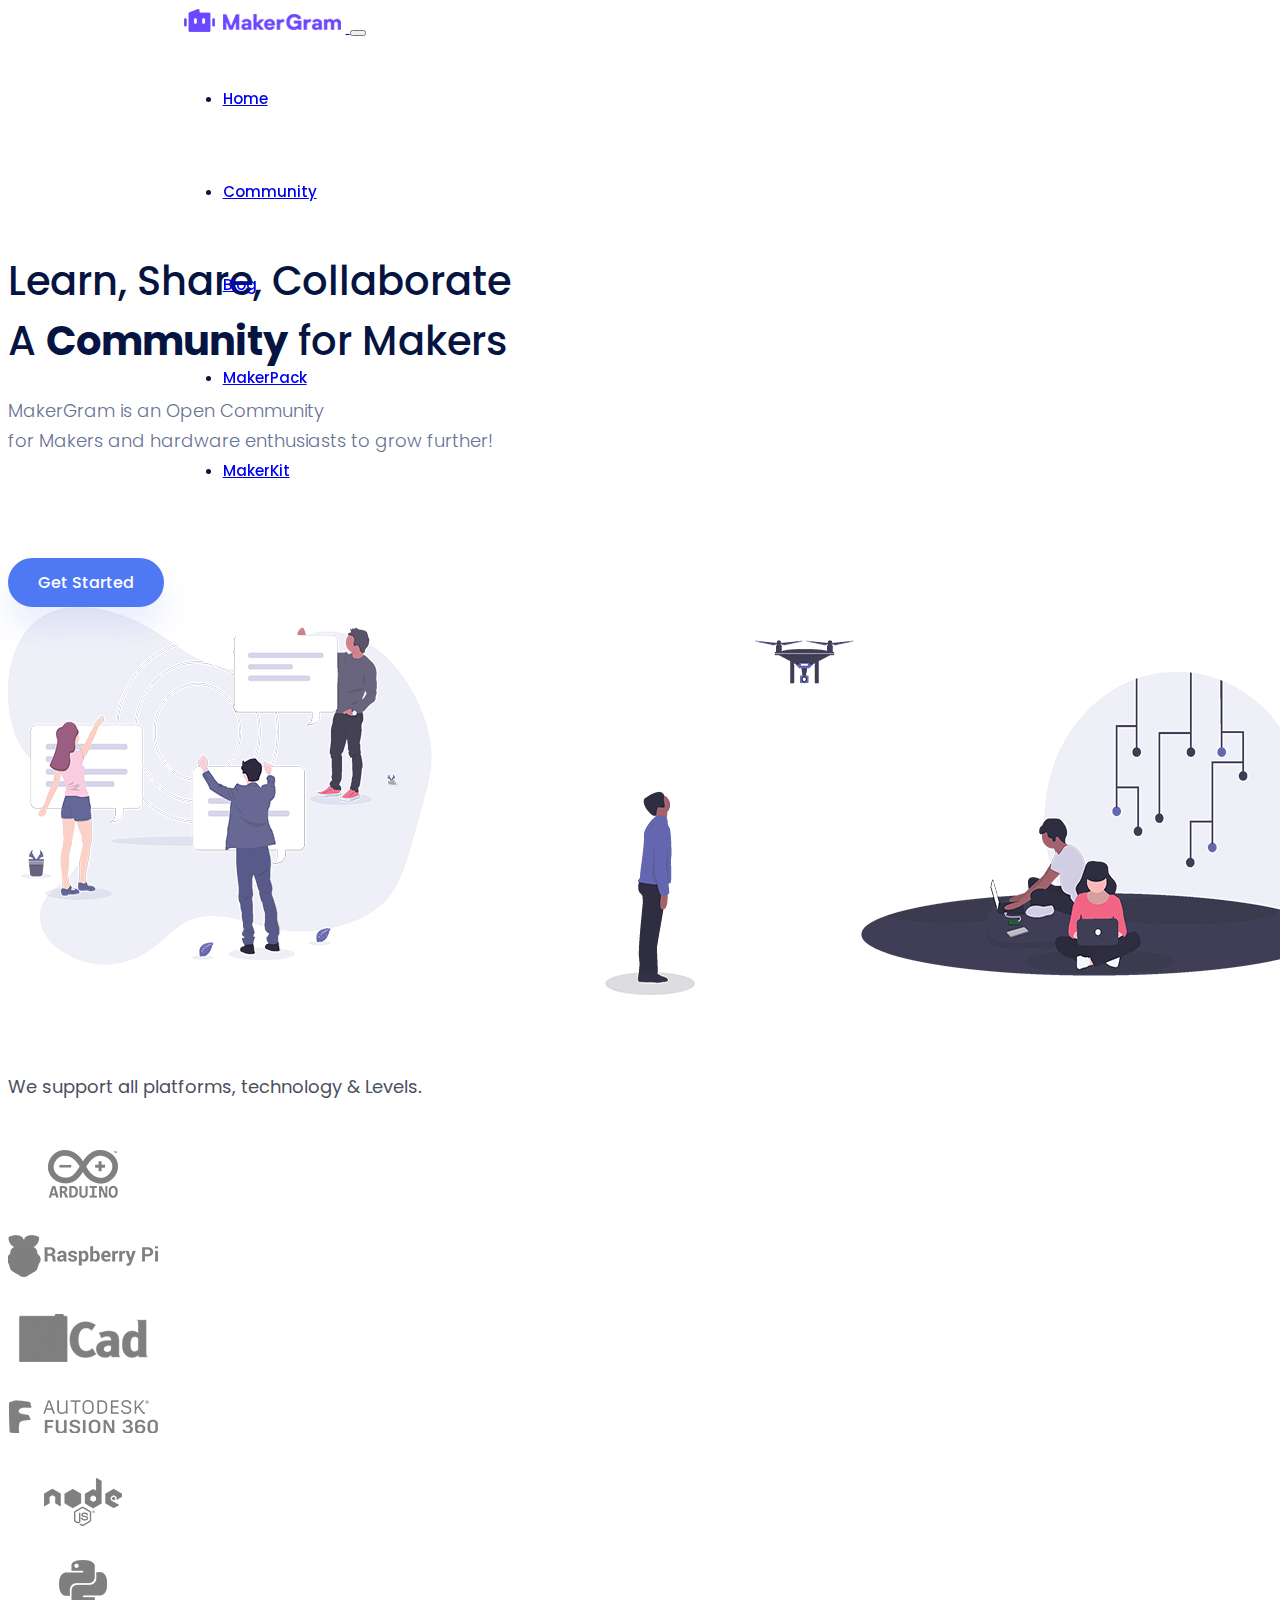
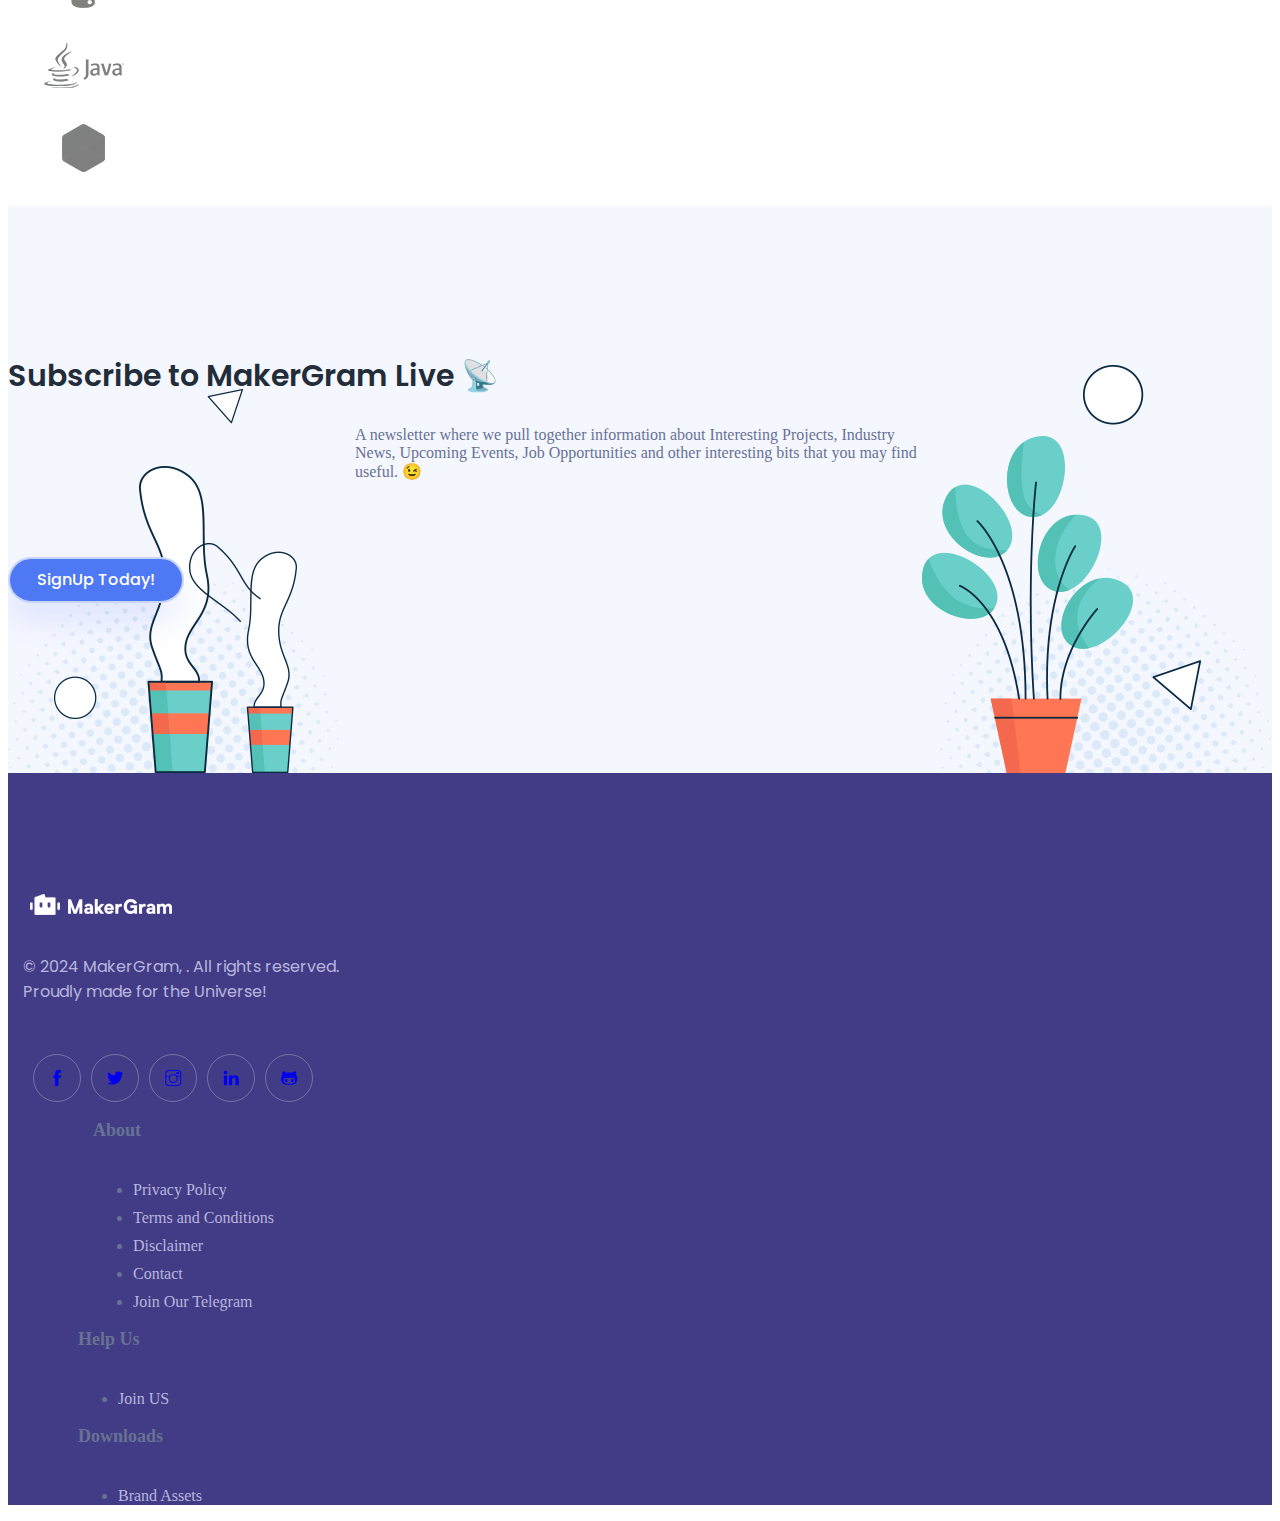
==== index.html @ 0d826c72 "Update and rename publicWebsite.html to index.html" ====
<!DOCTYPE html>
<html lang="en">

<head>
    <meta charset="UTF-8">
    <meta name="viewport" content="width=device-width, initial-scale=1.0">
    <title>MakerGram Clone</title>
    <link rel="shortcut icon" href="./images/MakerGramFavicon.ico" type="image/x-icon">
    <link rel="stylesheet" href="./styles/style.css">
    <link rel="preconnect" href="https://fonts.googleapis.com">
    <link rel="preconnect" href="https://fonts.gstatic.com" crossorigin>
    <link href="https://fonts.googleapis.com/css2?family=Arimo&family=Lato:wght@100;300;400;700;900&family=Libre+Baskerville&family=Montserrat:wght@700&family=Nunito:wght@200;400;500;600;700;900&family=Poppins:wght@100;200;300;400;500;600;700;800&family=Roboto:wght@100;300;400;500;700&display=swap" rel="stylesheet">
    <link href="https://cdn.jsdelivr.net/npm/bootstrap@5.3.2/dist/css/bootstrap.min.css" rel="stylesheet" integrity="sha384-T3c6CoIi6uLrA9TneNEoa7RxnatzjcDSCmG1MXxSR1GAsXEV/Dwwykc2MPK8M2HN" crossorigin="anonymous">
    <link rel="stylesheet" href="./styles/themify-icons.css">    
</head>

<body>
    <div id="root">
        <div class="body-wrapper">
            <div class="sticky-outer-wrapper">
                <div class="sticky-inner-wrapper" style="position: relative; z-index: 9999; transform: translate3d(0px, 0px, 0px);">
                    <!-- Header Section -->
                        <header class="header">
                            <div class="container fixed-top">
                                <!-- Navigation Bar -->
                                    <nav class="navbar navbar-expand-lg p-0">
                                        <div class="container">
                                            <a class="navbar-brand" href="#home">
                                                <img class="p-0" src="./images/MakerGramLogo.png" alt="MakerGramLogo"/>
                                            </a>
                                            <button class="navbar-toggler" type="button" data-bs-toggle="collapse" data-bs-target="#navbarSupportedContent" aria-controls="navbarSupportedContent" aria-expanded="false" aria-label="Toggle navigation">
                                                <span class="navbar-toggler-icon"></span>
                                            </button>
                                            <div class="collapse navbar-collapse" id="navbarSupportedContent">
                                                <ul class="navbar-nav ms-auto mb-2 mb-lg-0">
                                                    <li class="nav-item">
                                                        <a class="nav-link" aria-current="page" href="#home">Home</a>
                                                    </li>
                                                    <li class="nav-item">
                                                        <a class="nav-link" href="#community">Community</a>
                                                    </li>
                                                    <li class="nav-item">
                                                        <a class="nav-link" href="#blog">Blog</a>
                                                    </li>
                                                    <li class="nav-item">
                                                        <a class="nav-link" href="#makerpack">MakerPack</a>
                                                    </li>
                                                    <li class="nav-item">
                                                        <a class="nav-link" href="#makerkit">MakerKit</a>
                                                    </li>
                                                </ul>
                                            </div>
                                        </div>
                                    </nav>
                            </div>
                        </header>
                </div>
            </div>
            <!-- Home Section -->
            <section class="bg-info-subtle" id="home">
                <div class="home-div">
                    <div class="container">
                        <div class="row d-flex justify-content-center">
                            <div class="container d-flex-col text-center">
                                <h2 class="home-h2">
                                    Learn, Share, Collaborate<br>A <span class="span-fw">Community</span> for Makers
                                </h2>
                                <p class="p-home p-0">
                                    MakerGram is an Open Community<br>for Makers and hardware enthusiasts to grow further!
                                </p>
                                <a href="https://makergram.com/community" class="section-button">Get Started</a>
                            </div>
                        </div>
                        <div class="container-fluid">
                            <img class="img-fluid p-0" src="./images/banner.91f5fa55.png" height="388px" alt="banner.png"/>
                        </div>
                    </div>
                </div>
            </section>
            <!-- Partner Section -->
            <section id="partners">
                <div class="container">
                    <h4 class="text-partner text-center">
                        We support all platforms, technology & Levels.
                    </h4>
                    <div class="container-fluid">
                        <div class="row row-cols-lg-5 justify-content-center text-center border-bottom">
                            <div class="col-6 col-sm-4">
                                <img src="./images/arduino.png" alt="arduino.png"/>
                            </div>
                            <div class="col-6 col-sm-4">
                                <img src="./images/raspberry.png" alt="raspberry.png"/>
                            </div>
                            <div class="col-6 col-sm-4">
                                <img src="./images/kiCad.png" alt="KiCad.png"/>
                            </div>
                            <div class="col-6 col-sm-4">
                                <img src="./images/autoDesk.png" alt="autoDesk.png"/>
                            </div>
                            <div class="col-6 col-sm-4">
                                <img src="./images/nodejs.png" alt="NodeJS.png"/>
                            </div>
                            <div class="col-6 col-sm-4">
                                <img src="./images/python.png" alt="python.png"/>
                            </div>
                            <div class="col-6 col-sm-4">
                                <img src="./images/java.png" alt="java.png"/>
                            </div>
                            <div class="col-6 col-sm-4">
                                <img src="./images/cpp.png" alt="cpp.png"/>
                            </div>
                        </div>
                    </div>
                </div>
            </section>
            <!-- Subscribe Section -->
            <section class="support_subscribe_area sec_pad">
                <img class="h_leaf one wow fadeInUp" data-wow-delay="0.4s" src="./images/tree left.png" alt="">
                <img class="h_leaf two wow fadeInUp" data-wow-delay="0.6s" src="./images/tree right.png" alt="">
                <div class="container">
                    <div class="sec_title text-center mb_50 wow fadeInUp" data-wow-delay="0.3s">
                        <h2 class="f_p f_size_30 l_height50 f_600 t_color3">Subscribe to MakerGram Live 📡</h2>
                        <p class="f_400 f_size_16 mb-0">A newsletter where we pull together information about Interesting Projects, Industry News,  Upcoming Events, Job Opportunities and other interesting bits that you may find useful. 😉</p>
                        <a href="https://go.makergram.com/signup-newsletter-web" target="_blank" class="er_btn er_btn_two">SignUp Today!</a>
                    </div>
                </div>
            </section>
            <!-- Subscribe Section Ends Here and Footer Section Starts Here -->
            <footer id="footer">
                <div class="container">
                    <div class="row p-0 d-flex-row">
                        <div class="col-md-4 pad-15">
                            <a href="https://makergram.com/">
                                <img src="./images/MakerGramLogo footer.png" alt="MakerGramLogo"/>
                            </a>
                            <p class="footer-text1">
                                &copy; 2024 MakerGram, . All rights reserved.<br> Proudly made for the Universe!
                            </p>
                            <div class="f_social_icon">
                                <a href="https://www.facebook.com/" class="text-primary m-0">
                                    <i class="ti-facebook"></i>
                                </a>
                                <a href="https://twitter.com/" class="text-primary">
                                    <i class="ti-twitter-alt"></i>
                                </a>
                                <a href="https://www.instagram.com/" class="text-primary">
                                    <i class="ti-instagram"></i>
                                </a>
                                <a href="https://www.linkedin.com/" class="text-primary">
                                    <i class="ti-linkedin"></i>
                                </a>
                                <a href="https://github.com/" class="text-primary">
                                    <i class="ti-github"></i>
                                </a>
                            </div>
                        </div>
                        <div class="col-md-3 pad-15" data-wow-delay="0.2s">
                            <div class="pad-70">
                                <h3 class="text-light">About</h3>
                                <ul class="list-unstyled">
                                    <li>
                                        <a href="https://go.makergram.com/mg-privacy-policy">Privacy Policy</a>
                                    </li>
                                    <li>
                                        <a href="https://go.makergram.com/mg-terms-and-conditions">Terms and Conditions</a>
                                    </li>
                                    <li>
                                        <a href="https://go.makergram.com/mg-disclaimer">Disclaimer</a>
                                    </li>
                                    <li>
                                        <a href="https://makergram.com/contact">Contact</a>
                                    </li>
                                    <li class="m-0">
                                        <a href="https://makergram.com/join-telegram">Join Our Telegram</a>
                                    </li>
                                </ul>
                            </div>
                        </div>
                        <div class="col-md-3">
                            <div class="pad-70">
                                <h3 class="text-light">Help Us</h3>
                                <ul class="list-unstyled">
                                    <li>
                                        <a href="https://go.makergram.com/JoinWithUs">Join US</a>
                                    </li>
                                </ul>
                            </div>
                        </div>
                        <div class="col-md-2">
                            <div class="pad-70 p-0">
                                <h3 class="text-light">Downloads</h3>
                                <ul class="list-unstyled">
                                    <li>
                                        <a href="https://go.makergram.com/mg-brand-assets">Brand Assets</a>
                                    </li>
                                </ul>
                            </div>
                        </div>
                    </div>
                </div>
            </footer>
        </div>
    </div>


    <script src="https://code.jquery.com/jquery-3.2.1.slim.min.js"
    integrity="sha384-KJ3o2DKtIkvYIK3UENzmM7KCkRr/rE9/Qpg6aAZGJwFDMVNA/GpGFF93hXpG5KkN"
    crossorigin="anonymous"></script>
    <script src="https://cdn.jsdelivr.net/npm/popper.js@1.12.9/dist/umd/popper.min.js"
    integrity="sha384-ApNbgh9B+Y1QKtv3Rn7W3mgPxhU9K/ScQsAP7hUibX39j7fakFPskvXusvfa0b4Q"
    crossorigin="anonymous"></script>
    <script src="https://cdn.jsdelivr.net/npm/bootstrap@5.3.2/dist/js/bootstrap.bundle.min.js" integrity="sha384-C6RzsynM9kWDrMNeT87bh95OGNyZPhcTNXj1NW7RuBCsyN/o0jlpcV8Qyq46cDfL" crossorigin="anonymous"></script>
</body>
</html>
---- styles/style.css ----
body {
    color: #677294;
}

.header {
    width: 100%;
    transition: all .2s linear;
}

.header ul {
    font-weight: 500;
    font-size: 0.938rem;
    font-family: 'Poppins', sans-serif;
    color: #051441;
}

.fixed-top {
    position: fixed;
    z-index: 10;
    margin: 0 159.6px;
    padding: 0 15px;
}

li {
    padding: 2.188rem 0;
}

#li-margin {
    margin-left: 45px;
}

.home-h2 {
    font-size: 2.5rem;
    font-family: 'Poppins', sans-serif;
    font-weight: 500;
    color: #051441;
    line-height: 60px;
    margin-bottom: 25px;
}

.home-div {
    padding-top: 13.125rem;
}

.span-fw {
    font-weight: 700;
}

.p-home {
    font-size: 1.125rem;
    font-family: 'Poppins', sans-serif;
    font-weight: 300;
    color: #677294;
    line-height: 30px;
    margin-bottom: 42px;
}

.section-button {
    padding: 10px 28px;
    background-color: #4e78f4;
    color: white;
    font-family: 'Poppins', sans-serif;
    font-weight: 500;
    border-radius: 30px;
    border: 2px solid #4e78f4;
    box-shadow: 0 20px 30px 0 rgba(45,93,237,.1);
    margin-top: 60px;
    display: inline-block;
    text-decoration: none;
}

.section-button:hover {
    color: #4e78f4;
    border: 2px solid #c8d4fa;
    background-color: white;
}

#partners {
    padding-top: 50px;
}

.text-partner {
    font-family: 'Poppins', sans-serif;
    font-weight: 400;
    font-size: 18px;
    color: #4b505e;
    margin-bottom: 50px;
}

#partners img {
    cursor: pointer;
    -webkit-filter: contrast(.3%);
    filter: contrast(.3%);
    transition: filter 0.5s;
    margin-bottom: 30px;
}
  
#partners img:hover {
    -webkit-filter: contrast(100%);
    filter: contrast(100%);
}

#subscribe {
    position: relative;
}

#subscribe img {
    position: absolute;
    bottom: 0;
}

#subscribe .subscribe-img1 {
    left: 0;
}

#subscribe .subscribe-img2 {
    right: 0;
}

#footer {
    background-color: #413c85;
    padding-top: 120px;
    position: relative;
}

#footer ul a {
    text-decoration: none;
}

.footer-text1 {
    font-family: Poppins;
    font-weight: 400;
    color: #bab5df;
    margin-top: 2rem;
}

.f_social_icon {
    margin-top: 50px;
    display: flex;
}

.f_social_icon a {
    background: transparent;
    border: 1px solid rgba(235, 238, 245, .3);
    height: 46px;
    width: 46px;
    border-radius: 50%;
    text-align: center;
    margin-left: 10px;
    display: flex;
    justify-content: center;
    align-items: center;
    text-decoration: none;
}

.pad-15 {
    padding: 0 15px;
}

.pad-70 {
    padding-left: 70px;
}

.pad-70 h3 {
    font-size: 1.125rem;
    margin-bottom: 40px;
}

.pad-70 li {
    margin-bottom: 10px;
    padding: 0;
}

.pad-70 a {
    color: #bab5df;
    font-size: 1rem;
    font-weight: 400;
}

.support_subscribe_area {
    background: #f5f7ff;
    position: relative;
    overflow: hidden;
    z-index: 1;
}

.h_leaf {
    position: absolute;
    z-index: -1;
}

.sec_pad {
    padding: 120px 0;
}

.h_leaf.one {
    left: 0;
    bottom: 0;
}

.h_leaf.two {
    right: 0;
    bottom: 0;
}

.fadeInUp {
    -webkit-animation-name: fadeInUp;
    animation-name: fadeInUp;
}

.mb_50 {
    margin-bottom: 50px;
}

.t_color3 {
    color: #222d39;
}
.f_600 {
    font-weight: 600;
}
.f_p {
    font-family: "Poppins",sans-serif;
}
.l_height50 {
    line-height: 50px;
}
.f_size_30 {
    font-size: 30px;
}

.sec_title p {
    max-width: 570px;
    margin-left: auto;
    margin-right: auto;
}

.subscribe-section {
    background: #f5f7ff;
    position: relative;
    overflow: hidden;
    z-index: 1;
    padding: 120px 0px;
}

.subscribe-section img {
    max-width: 40%;
    position: absolute;
    z-index: -1;
    bottom: 0;
}

.subscribe-section .img1 {
    left: 0;
}

.subscribe-section .img2 {
    right: 0;
}
.subscribe-div {
    padding: 7.5rem 0;
    max-width: 570px;
}

.subscribe-h2 {
    font-size: 1.875rem;
    font-family: 'Poppins', sans-serif;
    font-weight: 600;
    color: #222d39;
    line-height: 3.125rem;
    margin-bottom: 0.5rem;
}

.p-subscribe {
    font-size: 1rem;
    font-family: 'Poppins', sans-serif;
    font-weight: 400;
    color: #677294;
    line-height: 30px;
    margin: 0 300px;
    max-width: 570px
}

.f_400 {
    font-weight: 400;
}

.f_size_16 {
    font-size: 16px;
}

.er_btn_two {
    background: #4e78f4;
    border-color: #4e78f4;
    color: #fff;
    box-shadow: 0 20px 30px 0 rgba(45,93,237,.1);
    text-decoration: none;
}

.er_btn_two:hover {
    background: white;
    border-color: #4e78f477;
    color: #4e78f4;
}

.er_btn {
    border: 2px solid #c8d4fa;
    font-size: 16px;
    font-weight: 500;
    font-family: "Poppins",sans-serif;
    border-radius: 45px;
    line-height: 26px;
    padding: 8px 27px;
    display: inline-block;
    margin-top: 60px;
    transition: all .3s linear;
}
---- styles/themify-icons.css ----
@font-face {
	font-family: 'themify';
	src:url('fonts/themify.eot?-fvbane');
	src:url('fonts/themify.eot?#iefix-fvbane') format('embedded-opentype'),
		url('fonts/themify.woff?-fvbane') format('woff'),
		url('fonts/themify.ttf?-fvbane') format('truetype'),
		url('fonts/themify.svg?-fvbane#themify') format('svg');
	font-weight: normal;
	font-style: normal;
}

[class^="ti-"], [class*=" ti-"] {
	font-family: 'themify';
	speak: none;
	font-style: normal;
	font-weight: normal;
	font-variant: normal;
	text-transform: none;
	line-height: 1;

	/* Better Font Rendering =========== */
	-webkit-font-smoothing: antialiased;
	-moz-osx-font-smoothing: grayscale;
}

.ti-wand:before {
	content: "\e600";
}
.ti-volume:before {
	content: "\e601";
}
.ti-user:before {
	content: "\e602";
}
.ti-unlock:before {
	content: "\e603";
}
.ti-unlink:before {
	content: "\e604";
}
.ti-trash:before {
	content: "\e605";
}
.ti-thought:before {
	content: "\e606";
}
.ti-target:before {
	content: "\e607";
}
.ti-tag:before {
	content: "\e608";
}
.ti-tablet:before {
	content: "\e609";
}
.ti-star:before {
	content: "\e60a";
}
.ti-spray:before {
	content: "\e60b";
}
.ti-signal:before {
	content: "\e60c";
}
.ti-shopping-cart:before {
	content: "\e60d";
}
.ti-shopping-cart-full:before {
	content: "\e60e";
}
.ti-settings:before {
	content: "\e60f";
}
.ti-search:before {
	content: "\e610";
}
.ti-zoom-in:before {
	content: "\e611";
}
.ti-zoom-out:before {
	content: "\e612";
}
.ti-cut:before {
	content: "\e613";
}
.ti-ruler:before {
	content: "\e614";
}
.ti-ruler-pencil:before {
	content: "\e615";
}
.ti-ruler-alt:before {
	content: "\e616";
}
.ti-bookmark:before {
	content: "\e617";
}
.ti-bookmark-alt:before {
	content: "\e618";
}
.ti-reload:before {
	content: "\e619";
}
.ti-plus:before {
	content: "\e61a";
}
.ti-pin:before {
	content: "\e61b";
}
.ti-pencil:before {
	content: "\e61c";
}
.ti-pencil-alt:before {
	content: "\e61d";
}
.ti-paint-roller:before {
	content: "\e61e";
}
.ti-paint-bucket:before {
	content: "\e61f";
}
.ti-na:before {
	content: "\e620";
}
.ti-mobile:before {
	content: "\e621";
}
.ti-minus:before {
	content: "\e622";
}
.ti-medall:before {
	content: "\e623";
}
.ti-medall-alt:before {
	content: "\e624";
}
.ti-marker:before {
	content: "\e625";
}
.ti-marker-alt:before {
	content: "\e626";
}
.ti-arrow-up:before {
	content: "\e627";
}
.ti-arrow-right:before {
	content: "\e628";
}
.ti-arrow-left:before {
	content: "\e629";
}
.ti-arrow-down:before {
	content: "\e62a";
}
.ti-lock:before {
	content: "\e62b";
}
.ti-location-arrow:before {
	content: "\e62c";
}
.ti-link:before {
	content: "\e62d";
}
.ti-layout:before {
	content: "\e62e";
}
.ti-layers:before {
	content: "\e62f";
}
.ti-layers-alt:before {
	content: "\e630";
}
.ti-key:before {
	content: "\e631";
}
.ti-import:before {
	content: "\e632";
}
.ti-image:before {
	content: "\e633";
}
.ti-heart:before {
	content: "\e634";
}
.ti-heart-broken:before {
	content: "\e635";
}
.ti-hand-stop:before {
	content: "\e636";
}
.ti-hand-open:before {
	content: "\e637";
}
.ti-hand-drag:before {
	content: "\e638";
}
.ti-folder:before {
	content: "\e639";
}
.ti-flag:before {
	content: "\e63a";
}
.ti-flag-alt:before {
	content: "\e63b";
}
.ti-flag-alt-2:before {
	content: "\e63c";
}
.ti-eye:before {
	content: "\e63d";
}
.ti-export:before {
	content: "\e63e";
}
.ti-exchange-vertical:before {
	content: "\e63f";
}
.ti-desktop:before {
	content: "\e640";
}
.ti-cup:before {
	content: "\e641";
}
.ti-crown:before {
	content: "\e642";
}
.ti-comments:before {
	content: "\e643";
}
.ti-comment:before {
	content: "\e644";
}
.ti-comment-alt:before {
	content: "\e645";
}
.ti-close:before {
	content: "\e646";
}
.ti-clip:before {
	content: "\e647";
}
.ti-angle-up:before {
	content: "\e648";
}
.ti-angle-right:before {
	content: "\e649";
}
.ti-angle-left:before {
	content: "\e64a";
}
.ti-angle-down:before {
	content: "\e64b";
}
.ti-check:before {
	content: "\e64c";
}
.ti-check-box:before {
	content: "\e64d";
}
.ti-camera:before {
	content: "\e64e";
}
.ti-announcement:before {
	content: "\e64f";
}
.ti-brush:before {
	content: "\e650";
}
.ti-briefcase:before {
	content: "\e651";
}
.ti-bolt:before {
	content: "\e652";
}
.ti-bolt-alt:before {
	content: "\e653";
}
.ti-blackboard:before {
	content: "\e654";
}
.ti-bag:before {
	content: "\e655";
}
.ti-move:before {
	content: "\e656";
}
.ti-arrows-vertical:before {
	content: "\e657";
}
.ti-arrows-horizontal:before {
	content: "\e658";
}
.ti-fullscreen:before {
	content: "\e659";
}
.ti-arrow-top-right:before {
	content: "\e65a";
}
.ti-arrow-top-left:before {
	content: "\e65b";
}
.ti-arrow-circle-up:before {
	content: "\e65c";
}
.ti-arrow-circle-right:before {
	content: "\e65d";
}
.ti-arrow-circle-left:before {
	content: "\e65e";
}
.ti-arrow-circle-down:before {
	content: "\e65f";
}
.ti-angle-double-up:before {
	content: "\e660";
}
.ti-angle-double-right:before {
	content: "\e661";
}
.ti-angle-double-left:before {
	content: "\e662";
}
.ti-angle-double-down:before {
	content: "\e663";
}
.ti-zip:before {
	content: "\e664";
}
.ti-world:before {
	content: "\e665";
}
.ti-wheelchair:before {
	content: "\e666";
}
.ti-view-list:before {
	content: "\e667";
}
.ti-view-list-alt:before {
	content: "\e668";
}
.ti-view-grid:before {
	content: "\e669";
}
.ti-uppercase:before {
	content: "\e66a";
}
.ti-upload:before {
	content: "\e66b";
}
.ti-underline:before {
	content: "\e66c";
}
.ti-truck:before {
	content: "\e66d";
}
.ti-timer:before {
	content: "\e66e";
}
.ti-ticket:before {
	content: "\e66f";
}
.ti-thumb-up:before {
	content: "\e670";
}
.ti-thumb-down:before {
	content: "\e671";
}
.ti-text:before {
	content: "\e672";
}
.ti-stats-up:before {
	content: "\e673";
}
.ti-stats-down:before {
	content: "\e674";
}
.ti-split-v:before {
	content: "\e675";
}
.ti-split-h:before {
	content: "\e676";
}
.ti-smallcap:before {
	content: "\e677";
}
.ti-shine:before {
	content: "\e678";
}
.ti-shift-right:before {
	content: "\e679";
}
.ti-shift-left:before {
	content: "\e67a";
}
.ti-shield:before {
	content: "\e67b";
}
.ti-notepad:before {
	content: "\e67c";
}
.ti-server:before {
	content: "\e67d";
}
.ti-quote-right:before {
	content: "\e67e";
}
.ti-quote-left:before {
	content: "\e67f";
}
.ti-pulse:before {
	content: "\e680";
}
.ti-printer:before {
	content: "\e681";
}
.ti-power-off:before {
	content: "\e682";
}
.ti-plug:before {
	content: "\e683";
}
.ti-pie-chart:before {
	content: "\e684";
}
.ti-paragraph:before {
	content: "\e685";
}
.ti-panel:before {
	content: "\e686";
}
.ti-package:before {
	content: "\e687";
}
.ti-music:before {
	content: "\e688";
}
.ti-music-alt:before {
	content: "\e689";
}
.ti-mouse:before {
	content: "\e68a";
}
.ti-mouse-alt:before {
	content: "\e68b";
}
.ti-money:before {
	content: "\e68c";
}
.ti-microphone:before {
	content: "\e68d";
}
.ti-menu:before {
	content: "\e68e";
}
.ti-menu-alt:before {
	content: "\e68f";
}
.ti-map:before {
	content: "\e690";
}
.ti-map-alt:before {
	content: "\e691";
}
.ti-loop:before {
	content: "\e692";
}
.ti-location-pin:before {
	content: "\e693";
}
.ti-list:before {
	content: "\e694";
}
.ti-light-bulb:before {
	content: "\e695";
}
.ti-Italic:before {
	content: "\e696";
}
.ti-info:before {
	content: "\e697";
}
.ti-infinite:before {
	content: "\e698";
}
.ti-id-badge:before {
	content: "\e699";
}
.ti-hummer:before {
	content: "\e69a";
}
.ti-home:before {
	content: "\e69b";
}
.ti-help:before {
	content: "\e69c";
}
.ti-headphone:before {
	content: "\e69d";
}
.ti-harddrives:before {
	content: "\e69e";
}
.ti-harddrive:before {
	content: "\e69f";
}
.ti-gift:before {
	content: "\e6a0";
}
.ti-game:before {
	content: "\e6a1";
}
.ti-filter:before {
	content: "\e6a2";
}
.ti-files:before {
	content: "\e6a3";
}
.ti-file:before {
	content: "\e6a4";
}
.ti-eraser:before {
	content: "\e6a5";
}
.ti-envelope:before {
	content: "\e6a6";
}
.ti-download:before {
	content: "\e6a7";
}
.ti-direction:before {
	content: "\e6a8";
}
.ti-direction-alt:before {
	content: "\e6a9";
}
.ti-dashboard:before {
	content: "\e6aa";
}
.ti-control-stop:before {
	content: "\e6ab";
}
.ti-control-shuffle:before {
	content: "\e6ac";
}
.ti-control-play:before {
	content: "\e6ad";
}
.ti-control-pause:before {
	content: "\e6ae";
}
.ti-control-forward:before {
	content: "\e6af";
}
.ti-control-backward:before {
	content: "\e6b0";
}
.ti-cloud:before {
	content: "\e6b1";
}
.ti-cloud-up:before {
	content: "\e6b2";
}
.ti-cloud-down:before {
	content: "\e6b3";
}
.ti-clipboard:before {
	content: "\e6b4";
}
.ti-car:before {
	content: "\e6b5";
}
.ti-calendar:before {
	content: "\e6b6";
}
.ti-book:before {
	content: "\e6b7";
}
.ti-bell:before {
	content: "\e6b8";
}
.ti-basketball:before {
	content: "\e6b9";
}
.ti-bar-chart:before {
	content: "\e6ba";
}
.ti-bar-chart-alt:before {
	content: "\e6bb";
}
.ti-back-right:before {
	content: "\e6bc";
}
.ti-back-left:before {
	content: "\e6bd";
}
.ti-arrows-corner:before {
	content: "\e6be";
}
.ti-archive:before {
	content: "\e6bf";
}
.ti-anchor:before {
	content: "\e6c0";
}
.ti-align-right:before {
	content: "\e6c1";
}
.ti-align-left:before {
	content: "\e6c2";
}
.ti-align-justify:before {
	content: "\e6c3";
}
.ti-align-center:before {
	content: "\e6c4";
}
.ti-alert:before {
	content: "\e6c5";
}
.ti-alarm-clock:before {
	content: "\e6c6";
}
.ti-agenda:before {
	content: "\e6c7";
}
.ti-write:before {
	content: "\e6c8";
}
.ti-window:before {
	content: "\e6c9";
}
.ti-widgetized:before {
	content: "\e6ca";
}
.ti-widget:before {
	content: "\e6cb";
}
.ti-widget-alt:before {
	content: "\e6cc";
}
.ti-wallet:before {
	content: "\e6cd";
}
.ti-video-clapper:before {
	content: "\e6ce";
}
.ti-video-camera:before {
	content: "\e6cf";
}
.ti-vector:before {
	content: "\e6d0";
}
.ti-themify-logo:before {
	content: "\e6d1";
}
.ti-themify-favicon:before {
	content: "\e6d2";
}
.ti-themify-favicon-alt:before {
	content: "\e6d3";
}
.ti-support:before {
	content: "\e6d4";
}
.ti-stamp:before {
	content: "\e6d5";
}
.ti-split-v-alt:before {
	content: "\e6d6";
}
.ti-slice:before {
	content: "\e6d7";
}
.ti-shortcode:before {
	content: "\e6d8";
}
.ti-shift-right-alt:before {
	content: "\e6d9";
}
.ti-shift-left-alt:before {
	content: "\e6da";
}
.ti-ruler-alt-2:before {
	content: "\e6db";
}
.ti-receipt:before {
	content: "\e6dc";
}
.ti-pin2:before {
	content: "\e6dd";
}
.ti-pin-alt:before {
	content: "\e6de";
}
.ti-pencil-alt2:before {
	content: "\e6df";
}
.ti-palette:before {
	content: "\e6e0";
}
.ti-more:before {
	content: "\e6e1";
}
.ti-more-alt:before {
	content: "\e6e2";
}
.ti-microphone-alt:before {
	content: "\e6e3";
}
.ti-magnet:before {
	content: "\e6e4";
}
.ti-line-double:before {
	content: "\e6e5";
}
.ti-line-dotted:before {
	content: "\e6e6";
}
.ti-line-dashed:before {
	content: "\e6e7";
}
.ti-layout-width-full:before {
	content: "\e6e8";
}
.ti-layout-width-default:before {
	content: "\e6e9";
}
.ti-layout-width-default-alt:before {
	content: "\e6ea";
}
.ti-layout-tab:before {
	content: "\e6eb";
}
.ti-layout-tab-window:before {
	content: "\e6ec";
}
.ti-layout-tab-v:before {
	content: "\e6ed";
}
.ti-layout-tab-min:before {
	content: "\e6ee";
}
.ti-layout-slider:before {
	content: "\e6ef";
}
.ti-layout-slider-alt:before {
	content: "\e6f0";
}
.ti-layout-sidebar-right:before {
	content: "\e6f1";
}
.ti-layout-sidebar-none:before {
	content: "\e6f2";
}
.ti-layout-sidebar-left:before {
	content: "\e6f3";
}
.ti-layout-placeholder:before {
	content: "\e6f4";
}
.ti-layout-menu:before {
	content: "\e6f5";
}
.ti-layout-menu-v:before {
	content: "\e6f6";
}
.ti-layout-menu-separated:before {
	content: "\e6f7";
}
.ti-layout-menu-full:before {
	content: "\e6f8";
}
.ti-layout-media-right-alt:before {
	content: "\e6f9";
}
.ti-layout-media-right:before {
	content: "\e6fa";
}
.ti-layout-media-overlay:before {
	content: "\e6fb";
}
.ti-layout-media-overlay-alt:before {
	content: "\e6fc";
}
.ti-layout-media-overlay-alt-2:before {
	content: "\e6fd";
}
.ti-layout-media-left-alt:before {
	content: "\e6fe";
}
.ti-layout-media-left:before {
	content: "\e6ff";
}
.ti-layout-media-center-alt:before {
	content: "\e700";
}
.ti-layout-media-center:before {
	content: "\e701";
}
.ti-layout-list-thumb:before {
	content: "\e702";
}
.ti-layout-list-thumb-alt:before {
	content: "\e703";
}
.ti-layout-list-post:before {
	content: "\e704";
}
.ti-layout-list-large-image:before {
	content: "\e705";
}
.ti-layout-line-solid:before {
	content: "\e706";
}
.ti-layout-grid4:before {
	content: "\e707";
}
.ti-layout-grid3:before {
	content: "\e708";
}
.ti-layout-grid2:before {
	content: "\e709";
}
.ti-layout-grid2-thumb:before {
	content: "\e70a";
}
.ti-layout-cta-right:before {
	content: "\e70b";
}
.ti-layout-cta-left:before {
	content: "\e70c";
}
.ti-layout-cta-center:before {
	content: "\e70d";
}
.ti-layout-cta-btn-right:before {
	content: "\e70e";
}
.ti-layout-cta-btn-left:before {
	content: "\e70f";
}
.ti-layout-column4:before {
	content: "\e710";
}
.ti-layout-column3:before {
	content: "\e711";
}
.ti-layout-column2:before {
	content: "\e712";
}
.ti-layout-accordion-separated:before {
	content: "\e713";
}
.ti-layout-accordion-merged:before {
	content: "\e714";
}
.ti-layout-accordion-list:before {
	content: "\e715";
}
.ti-ink-pen:before {
	content: "\e716";
}
.ti-info-alt:before {
	content: "\e717";
}
.ti-help-alt:before {
	content: "\e718";
}
.ti-headphone-alt:before {
	content: "\e719";
}
.ti-hand-point-up:before {
	content: "\e71a";
}
.ti-hand-point-right:before {
	content: "\e71b";
}
.ti-hand-point-left:before {
	content: "\e71c";
}
.ti-hand-point-down:before {
	content: "\e71d";
}
.ti-gallery:before {
	content: "\e71e";
}
.ti-face-smile:before {
	content: "\e71f";
}
.ti-face-sad:before {
	content: "\e720";
}
.ti-credit-card:before {
	content: "\e721";
}
.ti-control-skip-forward:before {
	content: "\e722";
}
.ti-control-skip-backward:before {
	content: "\e723";
}
.ti-control-record:before {
	content: "\e724";
}
.ti-control-eject:before {
	content: "\e725";
}
.ti-comments-smiley:before {
	content: "\e726";
}
.ti-brush-alt:before {
	content: "\e727";
}
.ti-youtube:before {
	content: "\e728";
}
.ti-vimeo:before {
	content: "\e729";
}
.ti-twitter:before {
	content: "\e72a";
}
.ti-time:before {
	content: "\e72b";
}
.ti-tumblr:before {
	content: "\e72c";
}
.ti-skype:before {
	content: "\e72d";
}
.ti-share:before {
	content: "\e72e";
}
.ti-share-alt:before {
	content: "\e72f";
}
.ti-rocket:before {
	content: "\e730";
}
.ti-pinterest:before {
	content: "\e731";
}
.ti-new-window:before {
	content: "\e732";
}
.ti-microsoft:before {
	content: "\e733";
}
.ti-list-ol:before {
	content: "\e734";
}
.ti-linkedin:before {
	content: "\e735";
}
.ti-layout-sidebar-2:before {
	content: "\e736";
}
.ti-layout-grid4-alt:before {
	content: "\e737";
}
.ti-layout-grid3-alt:before {
	content: "\e738";
}
.ti-layout-grid2-alt:before {
	content: "\e739";
}
.ti-layout-column4-alt:before {
	content: "\e73a";
}
.ti-layout-column3-alt:before {
	content: "\e73b";
}
.ti-layout-column2-alt:before {
	content: "\e73c";
}
.ti-instagram:before {
	content: "\e73d";
}
.ti-google:before {
	content: "\e73e";
}
.ti-github:before {
	content: "\e73f";
}
.ti-flickr:before {
	content: "\e740";
}
.ti-facebook:before {
	content: "\e741";
}
.ti-dropbox:before {
	content: "\e742";
}
.ti-dribbble:before {
	content: "\e743";
}
.ti-apple:before {
	content: "\e744";
}
.ti-android:before {
	content: "\e745";
}
.ti-save:before {
	content: "\e746";
}
.ti-save-alt:before {
	content: "\e747";
}
.ti-yahoo:before {
	content: "\e748";
}
.ti-wordpress:before {
	content: "\e749";
}
.ti-vimeo-alt:before {
	content: "\e74a";
}
.ti-twitter-alt:before {
	content: "\e74b";
}
.ti-tumblr-alt:before {
	content: "\e74c";
}
.ti-trello:before {
	content: "\e74d";
}
.ti-stack-overflow:before {
	content: "\e74e";
}
.ti-soundcloud:before {
	content: "\e74f";
}
.ti-sharethis:before {
	content: "\e750";
}
.ti-sharethis-alt:before {
	content: "\e751";
}
.ti-reddit:before {
	content: "\e752";
}
.ti-pinterest-alt:before {
	content: "\e753";
}
.ti-microsoft-alt:before {
	content: "\e754";
}
.ti-linux:before {
	content: "\e755";
}
.ti-jsfiddle:before {
	content: "\e756";
}
.ti-joomla:before {
	content: "\e757";
}
.ti-html5:before {
	content: "\e758";
}
.ti-flickr-alt:before {
	content: "\e759";
}
.ti-email:before {
	content: "\e75a";
}
.ti-drupal:before {
	content: "\e75b";
}
.ti-dropbox-alt:before {
	content: "\e75c";
}
.ti-css3:before {
	content: "\e75d";
}
.ti-rss:before {
	content: "\e75e";
}
.ti-rss-alt:before {
	content: "\e75f";
}
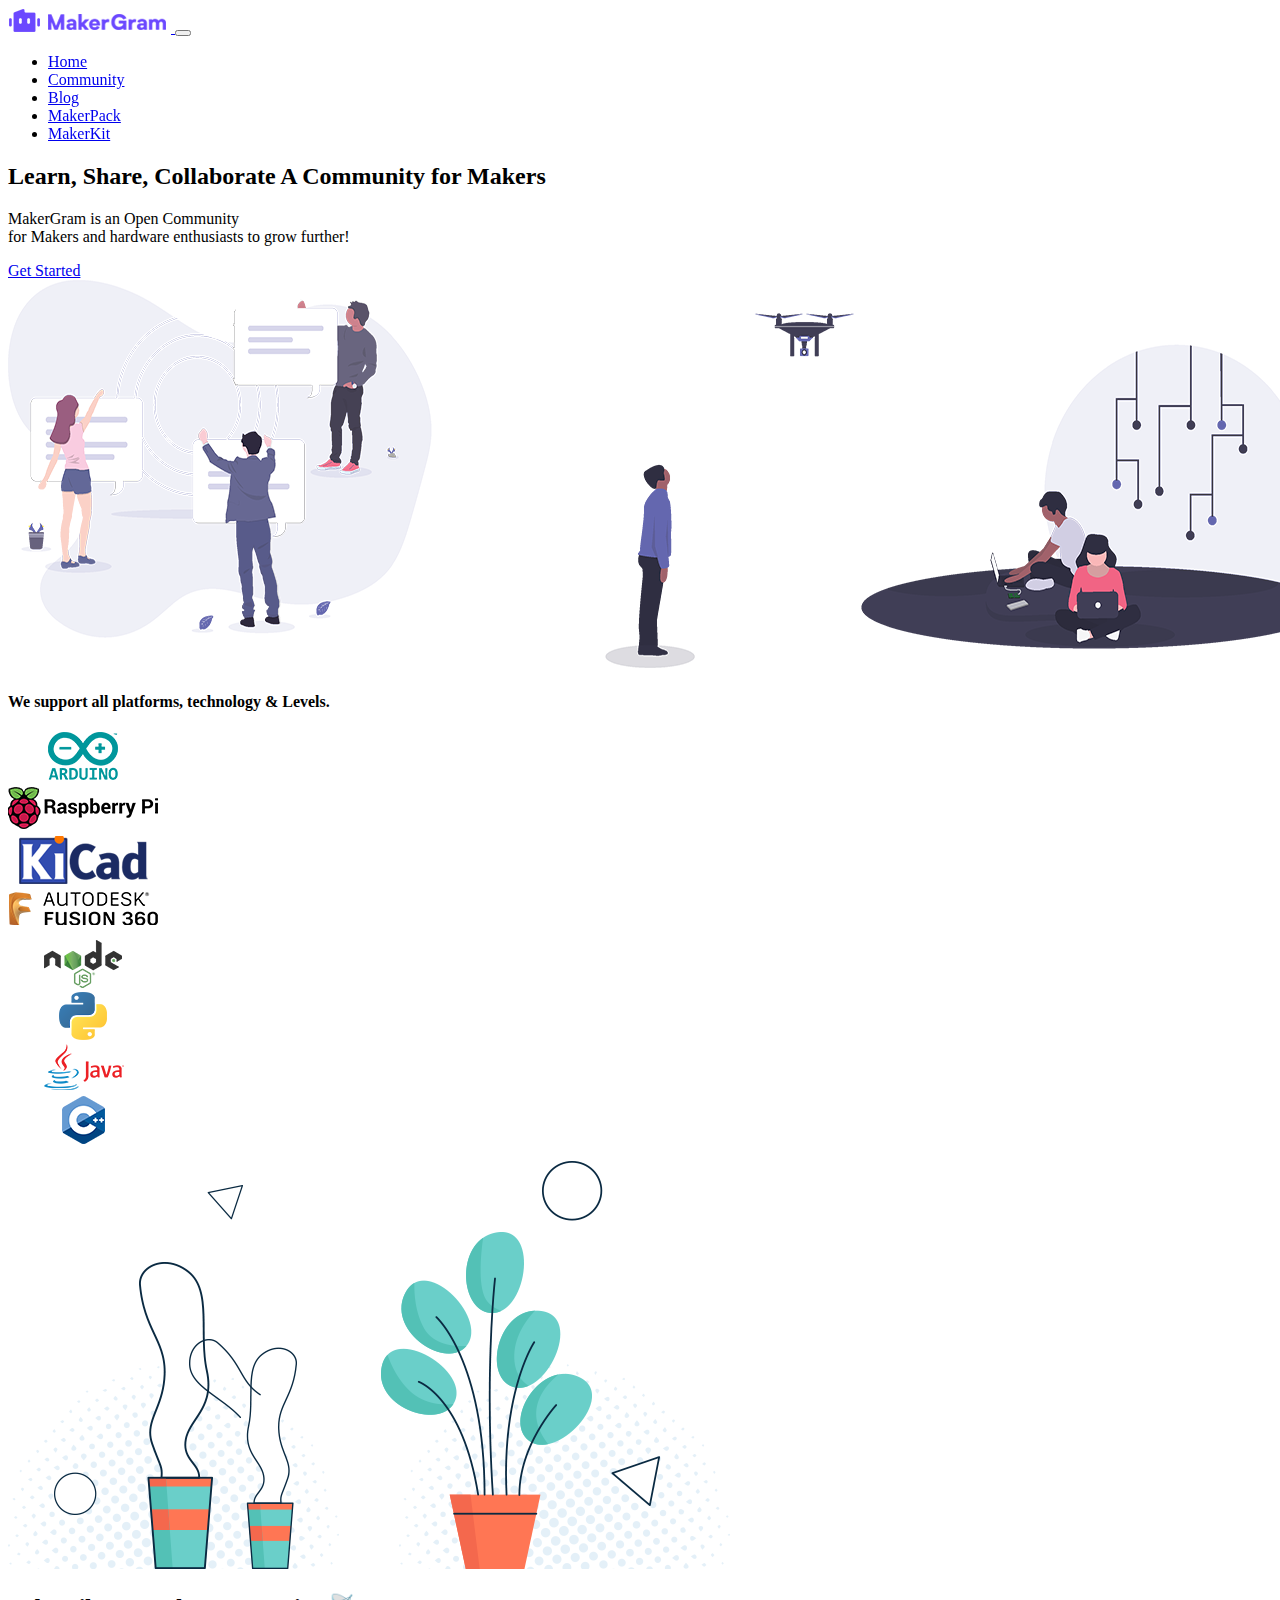
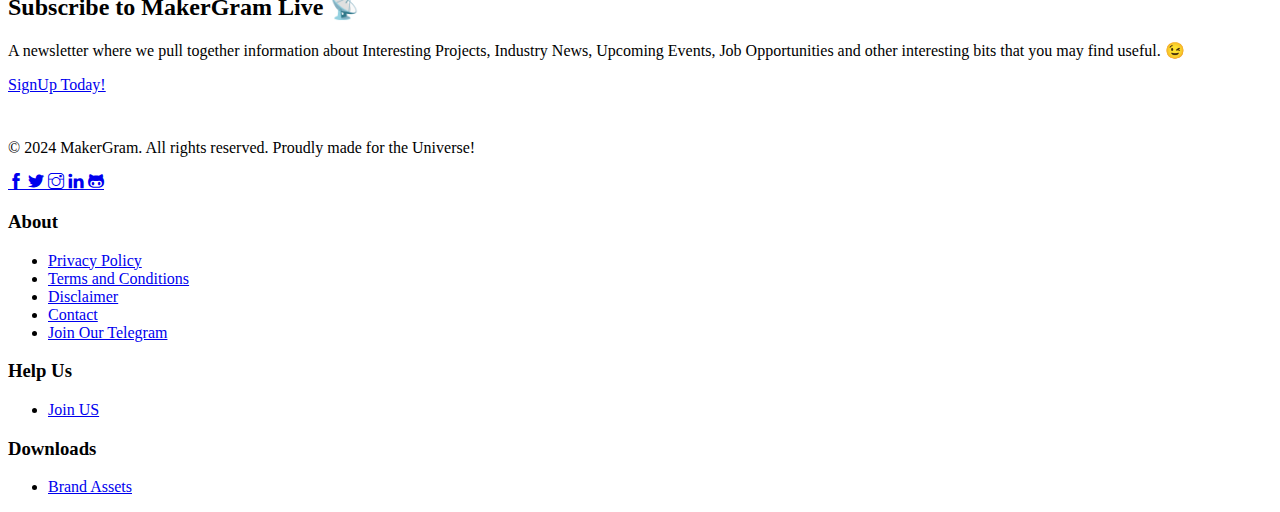
==== commit 4119ee9e: "Add files via upload" ====
--- a/index.html
+++ b/index.html
@@ -6,7 +6,7 @@
     <meta name="viewport" content="width=device-width, initial-scale=1.0">
     <title>MakerGram Clone</title>
     <link rel="shortcut icon" href="./images/MakerGramFavicon.ico" type="image/x-icon">
-    <link rel="stylesheet" href="./styles/style.css">
+    <link rel="stylesheet" href="./styles.css">
     <link rel="preconnect" href="https://fonts.googleapis.com">
     <link rel="preconnect" href="https://fonts.gstatic.com" crossorigin>
     <link href="https://fonts.googleapis.com/css2?family=Arimo&family=Lato:wght@100;300;400;700;900&family=Libre+Baskerville&family=Montserrat:wght@700&family=Nunito:wght@200;400;500;600;700;900&family=Poppins:wght@100;200;300;400;500;600;700;800&family=Roboto:wght@100;300;400;500;700&display=swap" rel="stylesheet">
@@ -20,40 +20,40 @@
             <div class="sticky-outer-wrapper">
                 <div class="sticky-inner-wrapper" style="position: relative; z-index: 9999; transform: translate3d(0px, 0px, 0px);">
                     <!-- Header Section -->
-                        <header class="header">
-                            <div class="container fixed-top">
-                                <!-- Navigation Bar -->
-                                    <nav class="navbar navbar-expand-lg p-0">
-                                        <div class="container">
-                                            <a class="navbar-brand" href="#home">
-                                                <img class="p-0" src="./images/MakerGramLogo.png" alt="MakerGramLogo"/>
-                                            </a>
-                                            <button class="navbar-toggler" type="button" data-bs-toggle="collapse" data-bs-target="#navbarSupportedContent" aria-controls="navbarSupportedContent" aria-expanded="false" aria-label="Toggle navigation">
-                                                <span class="navbar-toggler-icon"></span>
-                                            </button>
-                                            <div class="collapse navbar-collapse" id="navbarSupportedContent">
-                                                <ul class="navbar-nav ms-auto mb-2 mb-lg-0">
-                                                    <li class="nav-item">
-                                                        <a class="nav-link" aria-current="page" href="#home">Home</a>
-                                                    </li>
-                                                    <li class="nav-item">
-                                                        <a class="nav-link" href="#community">Community</a>
-                                                    </li>
-                                                    <li class="nav-item">
-                                                        <a class="nav-link" href="#blog">Blog</a>
-                                                    </li>
-                                                    <li class="nav-item">
-                                                        <a class="nav-link" href="#makerpack">MakerPack</a>
-                                                    </li>
-                                                    <li class="nav-item">
-                                                        <a class="nav-link" href="#makerkit">MakerKit</a>
-                                                    </li>
-                                                </ul>
-                                            </div>
-                                        </div>
-                                    </nav>
-                            </div>
-                        </header>
+                    <header class="header">
+                        <div class="container">
+                            <!-- Navigation Bar -->
+                            <nav class="navbar navbar-expand-lg p-0">
+                                <div class="container">
+                                    <a class="navbar-brand" href="#home">
+                                        <img class="p-0" src="./images/MakerGramLogo.png" alt="MakerGramLogo"/>
+                                    </a>
+                                    <button class="navbar-toggler" type="button" data-bs-toggle="collapse" data-bs-target="#navbarSupportedContent" aria-controls="navbarSupportedContent" aria-expanded="false" aria-label="Toggle navigation">
+                                        <span class="navbar-toggler-icon"></span>
+                                    </button>
+                                    <div class="collapse navbar-collapse" id="navbarSupportedContent">
+                                        <ul class="navbar-nav ms-auto mb-2 mb-lg-0">
+                                            <li class="nav-item">
+                                                <a class="nav-link" aria-current="page" href="#home">Home</a>
+                                            </li>
+                                            <li class="nav-item">
+                                                <a class="nav-link" href="#community">Community</a>
+                                            </li>
+                                            <li class="nav-item">
+                                                <a class="nav-link" href="#blog">Blog</a>
+                                            </li>
+                                            <li class="nav-item">
+                                                <a class="nav-link" href="#makerpack">MakerPack</a>
+                                            </li>
+                                            <li class="nav-item">
+                                                <a class="nav-link" href="#makerkit">MakerKit</a>
+                                            </li>
+                                        </ul>
+                                    </div>
+                                </div>
+                            </nav>
+                        </div>
+                    </header>
                 </div>
             </div>
             <!-- Home Section -->
@@ -62,8 +62,8 @@
                     <div class="container">
                         <div class="row d-flex justify-content-center">
                             <div class="container d-flex-col text-center">
-                                <h2 class="home-h2">
-                                    Learn, Share, Collaborate<br>A <span class="span-fw">Community</span> for Makers
+                                <h2 class="home-h2 mx-auto">
+                                    Learn, Share, Collaborate A <span class="span-fw">Community</span> for Makers
                                 </h2>
                                 <p class="p-home p-0">
                                     MakerGram is an Open Community<br>for Makers and hardware enthusiasts to grow further!
@@ -129,12 +129,12 @@
             <footer id="footer">
                 <div class="container">
                     <div class="row p-0 d-flex-row">
-                        <div class="col-md-4 pad-15">
+                        <div class="col-lg-4 col-md-6 col-sm-6 pad-15 mar-30">
                             <a href="https://makergram.com/">
                                 <img src="./images/MakerGramLogo footer.png" alt="MakerGramLogo"/>
                             </a>
                             <p class="footer-text1">
-                                &copy; 2024 MakerGram, . All rights reserved.<br> Proudly made for the Universe!
+                                &copy; 2024 MakerGram. All rights reserved. Proudly made for the Universe!
                             </p>
                             <div class="f_social_icon">
                                 <a href="https://www.facebook.com/" class="text-primary m-0">
@@ -154,7 +154,7 @@
                                 </a>
                             </div>
                         </div>
-                        <div class="col-md-3 pad-15" data-wow-delay="0.2s">
+                        <div class="col-lg-3 col-md-6 col-sm-6 pad-15">
                             <div class="pad-70">
                                 <h3 class="text-light">About</h3>
                                 <ul class="list-unstyled">
@@ -176,8 +176,8 @@
                                 </ul>
                             </div>
                         </div>
-                        <div class="col-md-3">
-                            <div class="pad-70">
+                        <div class="col-lg-3 col-md-6 col-sm-6">
+                            <div class="pad-70 pad-15">
                                 <h3 class="text-light">Help Us</h3>
                                 <ul class="list-unstyled">
                                     <li>
@@ -186,8 +186,8 @@
                                 </ul>
                             </div>
                         </div>
-                        <div class="col-md-2">
-                            <div class="pad-70 p-0">
+                        <div class="col-lg-2 col-md-6 col-sm-6">
+                            <div class="pad-70 pad-15">
                                 <h3 class="text-light">Downloads</h3>
                                 <ul class="list-unstyled">
                                     <li>
@@ -202,13 +202,9 @@
         </div>
     </div>
 
-
-    <script src="https://code.jquery.com/jquery-3.2.1.slim.min.js"
-    integrity="sha384-KJ3o2DKtIkvYIK3UENzmM7KCkRr/rE9/Qpg6aAZGJwFDMVNA/GpGFF93hXpG5KkN"
-    crossorigin="anonymous"></script>
-    <script src="https://cdn.jsdelivr.net/npm/popper.js@1.12.9/dist/umd/popper.min.js"
-    integrity="sha384-ApNbgh9B+Y1QKtv3Rn7W3mgPxhU9K/ScQsAP7hUibX39j7fakFPskvXusvfa0b4Q"
-    crossorigin="anonymous"></script>
+    <script src="https://code.jquery.com/jquery-3.2.1.slim.min.js" integrity="sha384-KJ3o2DKtIkvYIK3UENzmM7KCkRr/rE9/Qpg6aAZGJwFDMVNA/GpGFF93hXpG5KkN" crossorigin="anonymous"></script>
+    <script src="https://cdn.jsdelivr.net/npm/popper.js@1.12.9/dist/umd/popper.min.js" integrity="sha384-ApNbgh9B+Y1QKtv3Rn7W3mgPxhU9K/ScQsAP7hUibX39j7fakFPskvXusvfa0b4Q" crossorigin="anonymous"></script>
     <script src="https://cdn.jsdelivr.net/npm/bootstrap@5.3.2/dist/js/bootstrap.bundle.min.js" integrity="sha384-C6RzsynM9kWDrMNeT87bh95OGNyZPhcTNXj1NW7RuBCsyN/o0jlpcV8Qyq46cDfL" crossorigin="anonymous"></script>
 </body>
+
 </html>
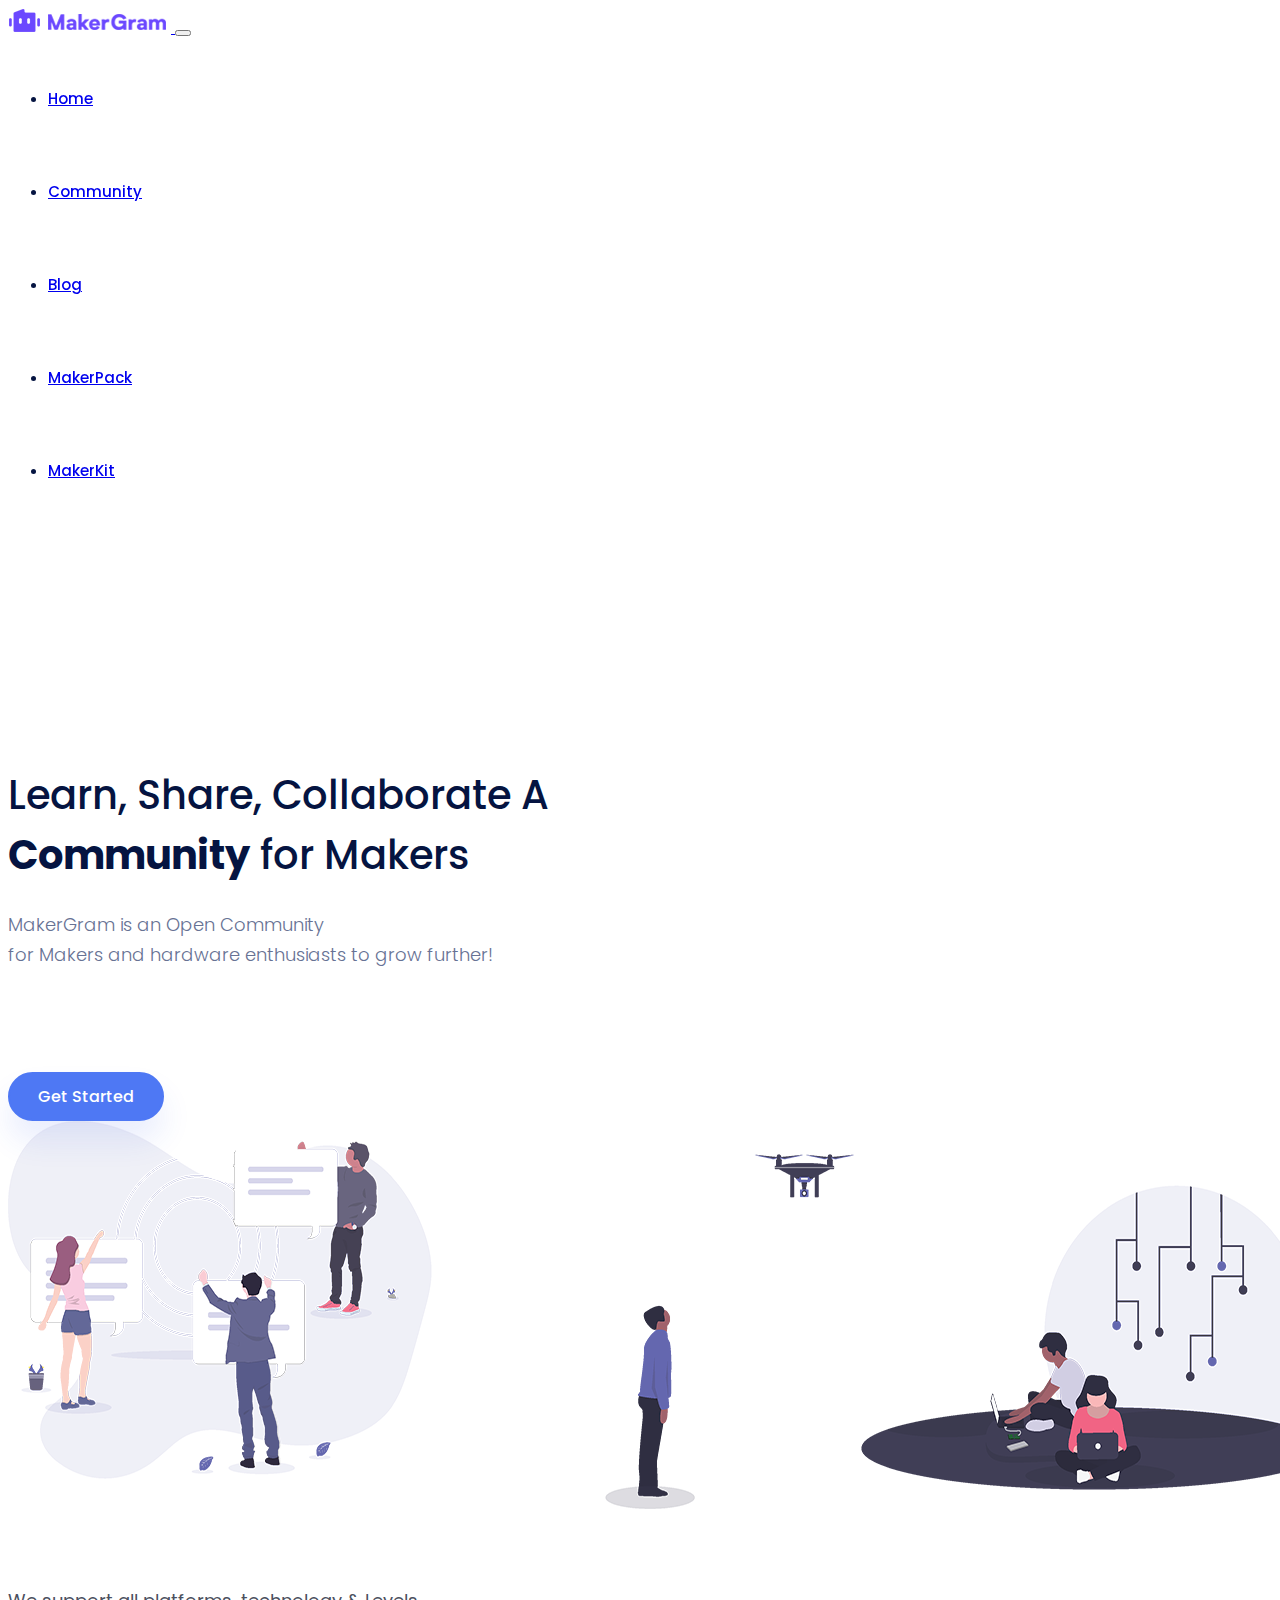
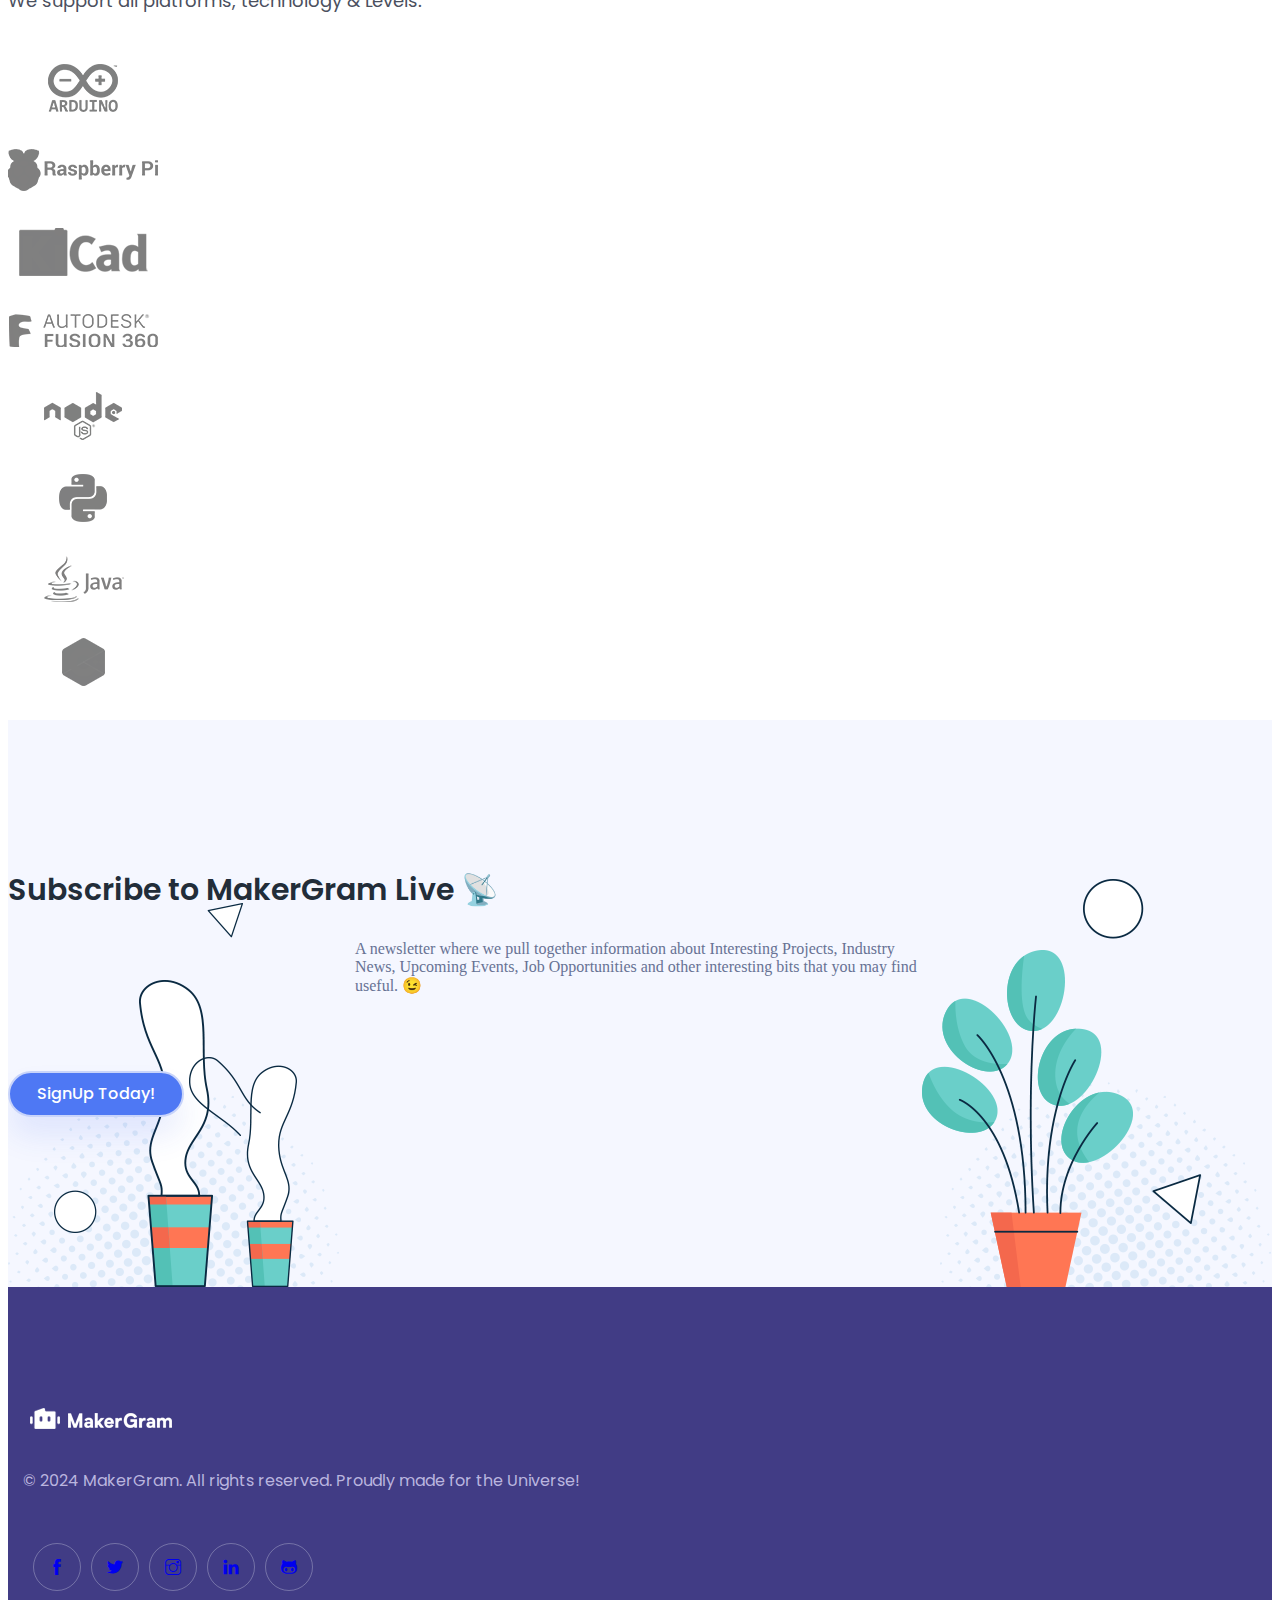
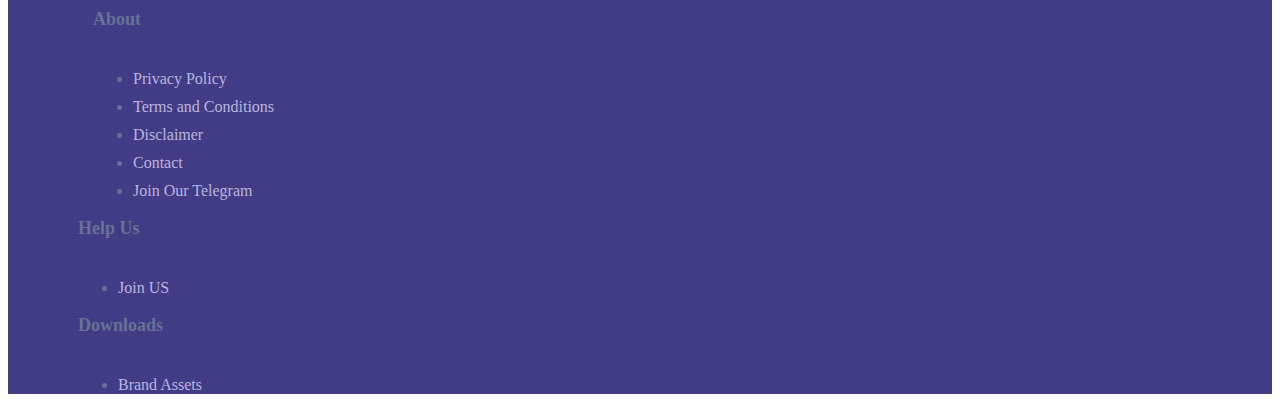
==== commit 0bdeff01: "Update index.html" ====
--- a/index.html
+++ b/index.html
@@ -6,7 +6,7 @@
     <meta name="viewport" content="width=device-width, initial-scale=1.0">
     <title>MakerGram Clone</title>
     <link rel="shortcut icon" href="./images/MakerGramFavicon.ico" type="image/x-icon">
-    <link rel="stylesheet" href="./styles.css">
+    <link rel="stylesheet" href="./styles/style.css">
     <link rel="preconnect" href="https://fonts.googleapis.com">
     <link rel="preconnect" href="https://fonts.gstatic.com" crossorigin>
     <link href="https://fonts.googleapis.com/css2?family=Arimo&family=Lato:wght@100;300;400;700;900&family=Libre+Baskerville&family=Montserrat:wght@700&family=Nunito:wght@200;400;500;600;700;900&family=Poppins:wght@100;200;300;400;500;600;700;800&family=Roboto:wght@100;300;400;500;700&display=swap" rel="stylesheet">
--- a/styles/style.css
+++ b/styles/style.css
@@ -0,0 +1,365 @@
+body {
+    color: #677294;
+}
+
+.header {
+    width: 100%;
+    transition: all .2s linear;
+}
+
+.header ul {
+    font-weight: 500;
+    font-size: 0.938rem;
+    font-family: 'Poppins', sans-serif;
+    color: #051441;
+}
+
+li {
+    padding: 2.188rem 0;
+}
+
+#li-margin {
+    margin-left: 45px;
+}
+
+.home-h2 {
+    font-size: 2.5rem;
+    font-family: 'Poppins', sans-serif;
+    font-weight: 500;
+    color: #051441;
+    line-height: 60px;
+    margin-bottom: 25px;
+    max-width: 55%;
+}
+
+@media (max-width: 992px) {
+    .home-h2 {
+        font-size: 40px;
+        max-width: 90%;
+    }
+}
+
+@media (max-width: 768px) {
+    .home-h2 {
+        font-size: 30px;
+        line-height: 40px;
+        max-width: 90%;
+    }
+
+    .home-div {
+        padding-top: 125px;
+    }
+
+    .fixed-top {
+        padding: 15px 0px;
+    }
+
+    .mar-30 {
+        margin-top: 30px;
+    }
+}
+
+@media (max-width: 576px) {
+    .home-h2 {
+        font-size: 26px;
+        max-width: 90%;
+    }
+}
+
+@media (min-width: 768px) {
+    .home-div {
+        padding-top: 200px;
+    }
+}
+
+.span-fw {
+    font-weight: 700;
+}
+
+.p-home {
+    font-size: 1.125rem;
+    font-family: 'Poppins', sans-serif;
+    font-weight: 300;
+    color: #677294;
+    line-height: 30px;
+    margin-bottom: 42px;
+}
+
+.section-button {
+    padding: 10px 28px;
+    background-color: #4e78f4;
+    color: white;
+    font-family: 'Poppins', sans-serif;
+    font-weight: 500;
+    border-radius: 30px;
+    border: 2px solid #4e78f4;
+    box-shadow: 0 20px 30px 0 rgba(45,93,237,.1);
+    margin-top: 60px;
+    display: inline-block;
+    text-decoration: none;
+}
+
+.section-button:hover {
+    color: #4e78f4;
+    border: 2px solid #c8d4fa;
+    background-color: white;
+}
+
+#partners {
+    padding-top: 50px;
+}
+
+.text-partner {
+    font-family: 'Poppins', sans-serif;
+    font-weight: 400;
+    font-size: 18px;
+    color: #4b505e;
+    margin-bottom: 50px;
+}
+
+#partners img {
+    cursor: pointer;
+    -webkit-filter: contrast(.3%);
+    filter: contrast(.3%);
+    transition: filter 0.5s;
+    margin-bottom: 30px;
+}
+
+#partners img:hover {
+    -webkit-filter: contrast(100%);
+    filter: contrast(100%);
+}
+
+#subscribe {
+    position: relative;
+}
+
+#subscribe img {
+    position: absolute;
+    bottom: 0;
+}
+
+#subscribe .subscribe-img1 {
+    left: 0;
+}
+
+#subscribe .subscribe-img2 {
+    right: 0;
+}
+
+#footer {
+    background-color: #413c85;
+    padding-top: 120px;
+    position: relative;
+}
+
+#footer ul a {
+    text-decoration: none;
+}
+
+.footer-text1 {
+    font-family: Poppins;
+    font-weight: 400;
+    color: #bab5df;
+    margin-top: 2rem;
+}
+
+.f_social_icon {
+    margin-top: 50px;
+    display: flex;
+}
+
+.f_social_icon a {
+    background: transparent;
+    border: 1px solid rgba(235, 238, 245, .3);
+    height: 46px;
+    width: 46px;
+    border-radius: 50%;
+    text-align: center;
+    margin-left: 10px;
+    display: flex;
+    justify-content: center;
+    align-items: center;
+    text-decoration: none;
+}
+
+.pad-15 {
+    padding: 0 15px;
+}
+
+.pad-70 {
+    padding-left: 0px;
+}
+
+.mar-30 {
+    margin-top: 0px;
+}
+
+.pad-70 h3 {
+    font-size: 1.125rem;
+    margin-bottom: 40px;
+}
+
+.pad-70 li {
+    margin-bottom: 10px;
+    padding: 0;
+}
+
+.pad-70 a {
+    color: #bab5df;
+    font-size: 1rem;
+    font-weight: 400;
+}
+
+@media (min-width: 1200px) {
+    .pad-70 {
+        padding-left: 70px;
+    }
+    .footer-text1 {
+        max-width: 95%;
+    } 
+}
+
+.support_subscribe_area {
+    background: #f5f7ff;
+    position: relative;
+    overflow: hidden;
+    z-index: 1;
+}
+
+.h_leaf {
+    position: absolute;
+    z-index: -1;
+    max-width: 40%;
+}
+
+.sec_pad {
+    padding: 120px 0;
+}
+
+.h_leaf.one {
+    left: 0;
+    bottom: 0;
+}
+
+.h_leaf.two {
+    right: 0;
+    bottom: 0;
+}
+
+.fadeInUp {
+    -webkit-animation-name: fadeInUp;
+    animation-name: fadeInUp;
+}
+
+.mb_50 {
+    margin-bottom: 50px;
+}
+
+.t_color3 {
+    color: #222d39;
+}
+
+.f_600 {
+    font-weight: 600;
+}
+
+.f_p {
+    font-family: "Poppins", sans-serif;
+}
+
+.l_height50 {
+    line-height: 50px;
+}
+
+.f_size_30 {
+    font-size: 30px;
+}
+
+.sec_title p {
+    max-width: 570px;
+    margin-left: auto;
+    margin-right: auto;
+}
+
+.subscribe-section {
+    background: #f5f7ff;
+    position: relative;
+    overflow: hidden;
+    z-index: 1;
+    padding: 120px 0px;
+}
+
+.subscribe-section img {
+    max-width: 40%;
+    position: absolute;
+    z-index: -1;
+    bottom: 0;
+}
+
+.subscribe-section .img1 {
+    left: 0;
+}
+
+.subscribe-section .img2 {
+    right: 0;
+}
+
+.subscribe-div {
+    padding: 7.5rem 0;
+    max-width: 570px;
+}
+
+.subscribe-h2 {
+    font-size: 1.875rem;
+    font-family: 'Poppins', sans-serif;
+    font-weight: 600;
+    color: #222d39;
+    line-height: 3.125rem;
+    margin-bottom: 0.5rem;
+}
+
+.p-subscribe {
+    font-size: 1rem;
+    font-family: 'Poppins', sans-serif;
+    font-weight: 400;
+    color: #677294;
+    line-height: 30px;
+    margin: 0 300px;
+    max-width: 570px;
+}
+
+.f_400 {
+    font-weight: 400;
+}
+
+.f_size_16 {
+    font-size: 16px;
+}
+
+.er_btn_two {
+    background: #4e78f4;
+    border-color: #4e78f4;
+    color: #fff;
+    box-shadow: 0 20px 30px 0 rgba(45,93,237,.1);
+    text-decoration: none;
+}
+
+.er_btn_two:hover {
+    background: white;
+    border-color: #4e78f477;
+    color: #4e78f4;
+}
+
+.er_btn {
+    border: 2px solid #c8d4fa;
+    font-size: 16px;
+    font-weight: 500;
+    font-family: "Poppins", sans-serif;
+    border-radius: 45px;
+    line-height: 26px;
+    padding: 8px 27px;
+    display: inline-block;
+    margin-top: 60px;
+    transition: all .3s linear;
+}
